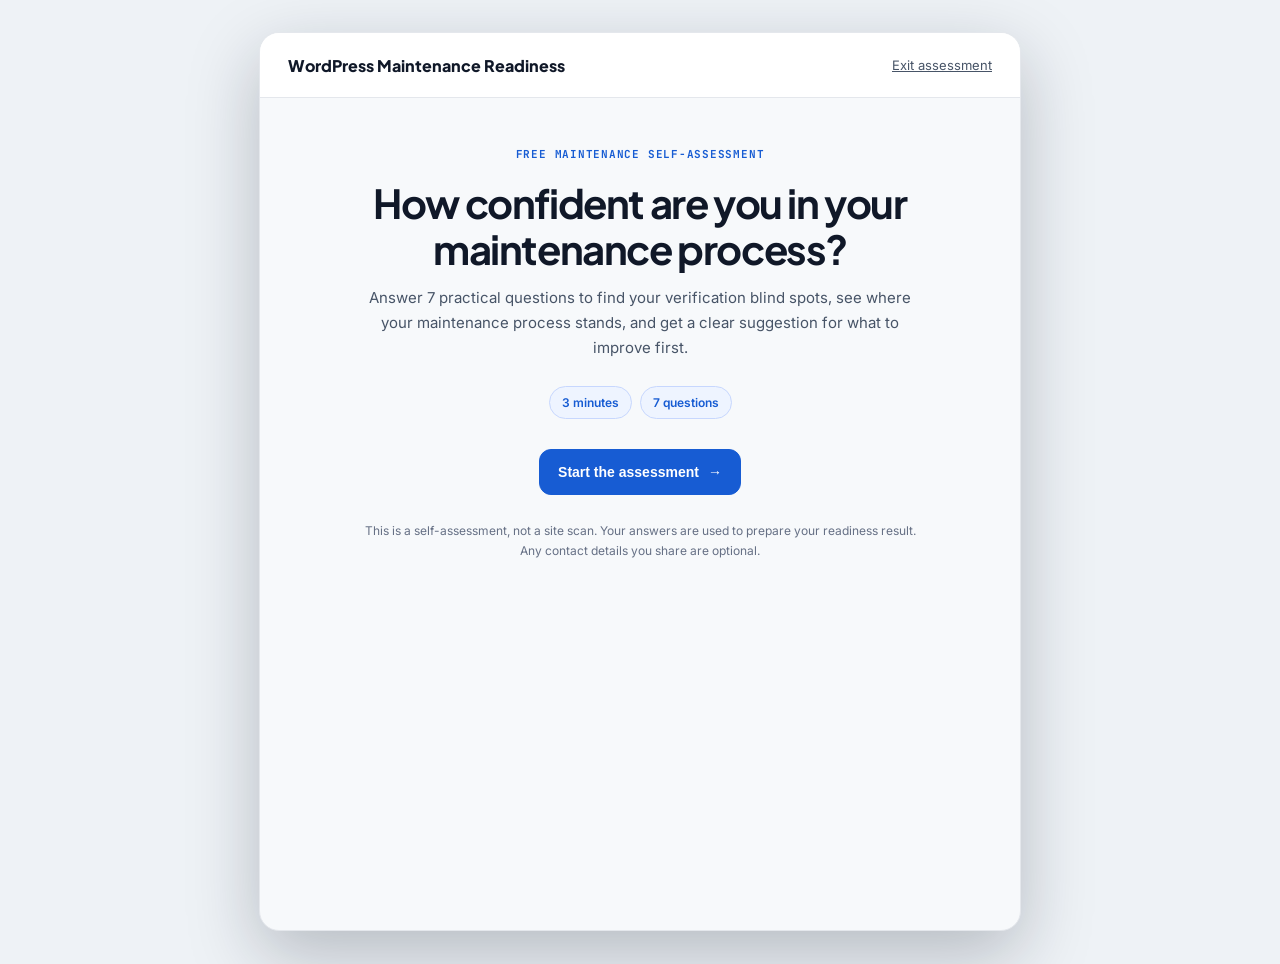
==== assessment.html @ a009de45 "Add white-label readiness assessment flow" ====
<!DOCTYPE html>
<html lang="en">
<head>
  <meta charset="utf-8">
  <meta name="viewport" content="width=device-width, initial-scale=1">
  <meta name="description" content="A free WordPress maintenance readiness assessment with practical suggestions for safer updates and clearer verification habits.">
  <meta name="theme-color" content="#175cd3">
  <link rel="stylesheet" href="assessment.css">
  <link href="https://fonts.googleapis.com/css2?family=Inter:wght@400;500;600;700&family=JetBrains+Mono:wght@400;500;600&family=Plus+Jakarta+Sans:wght@500;600;700;800&display=swap" rel="stylesheet">
  <title>WordPress Maintenance Readiness Assessment</title>
</head>
<body class="assessment-page-body">
  <main class="assessment-page" data-maintenance-assessment aria-hidden="false">
    <div class="assessment-dialog" role="main" aria-labelledby="assessment-title">
      <header class="assessment-header">
        <div class="assessment-topbar">
          <a class="assessment-brand" href="assessment.html"><span>WordPress Maintenance Readiness</span></a>
          <a class="assessment-close" data-assessment-exit href="index.html">Exit assessment</a>
        </div>
        <div class="assessment-progress" data-assessment-progress-wrap hidden>
          <div class="assessment-progress-meta">
            <span data-assessment-question-number>Question 1 of 7</span>
            <span data-assessment-percent>0% complete</span>
          </div>
          <div class="assessment-progress-track" aria-hidden="true" data-assessment-progress></div>
        </div>
      </header>

      <div class="assessment-content">
        <section class="assessment-view assessment-intro" data-assessment-view="intro">
          <span class="assessment-kicker">Free maintenance self-assessment</span>
          <h1 id="assessment-title">How confident are you in your maintenance process?</h1>
          <p>Answer 7 practical questions to find your verification blind spots, see where your maintenance process stands, and get a clear suggestion for what to improve first.</p>
          <div class="assessment-intro-points">
            <span>3 minutes</span><span>7 questions</span>
          </div>
          <button class="assessment-primary-button" type="button" data-assessment-start>Start the assessment <span aria-hidden="true">&rarr;</span></button>
          <p class="assessment-privacy-note">This is a self-assessment, not a site scan. Your answers are used to prepare your readiness result. Any contact details you share are optional.</p>
        </section>

        <section class="assessment-view assessment-question" data-assessment-view="question" hidden>
          <div class="assessment-question-heading">
            <span class="assessment-kicker" data-assessment-category></span>
          </div>
          <h2 id="assessment-question-title" data-assessment-question-title tabindex="-1"></h2>
          <p class="assessment-help" data-assessment-question-help></p>
          <div class="assessment-options" data-assessment-options role="radiogroup" aria-labelledby="assessment-question-title"></div>
          <div class="assessment-actions">
            <button class="assessment-secondary-button" type="button" data-assessment-back>Back</button>
            <button class="assessment-primary-button" type="button" data-assessment-next disabled>Continue <span aria-hidden="true">&rarr;</span></button>
          </div>
        </section>

        <section class="assessment-view assessment-encouragement" data-assessment-view="encouragement" hidden>
          <span class="assessment-momentum-mark" aria-hidden="true"><span>↗</span></span>
          <span class="assessment-kicker">Great progress</span>
          <h2>Only 3 questions to go</h2>
          <p>You’ve finished the first half. Keep going to get the clearest picture of your maintenance readiness.</p>
          <button class="assessment-primary-button" type="button" data-assessment-encouragement-continue>Continue the assessment <span aria-hidden="true">&rarr;</span></button>
        </section>

        <section class="assessment-view assessment-access" data-assessment-view="access" hidden>
          <span class="assessment-kicker">One last choice</span>
          <h2 data-assessment-access-title tabindex="-1">Where should we send your detailed report?</h2>
          <p>The email field is optional. Leave it blank to see only your score on this screen.</p>
          <div class="assessment-email-field" data-assessment-access-email-wrap>
            <label>Email address for your detailed report
              <input data-assessment-access-email type="email" autocomplete="email" placeholder="you@example.com">
            </label>
            <label class="assessment-consent"><input data-assessment-access-marketing type="checkbox" name="marketing_opt_in" value="yes" checked> Send me occasional newsletters and marketing updates.</label>
          </div>
          <div class="assessment-actions">
            <button class="assessment-secondary-button" type="button" data-assessment-access-back>Back</button>
            <button class="assessment-primary-button" type="button" data-assessment-access-next>Continue to feedback <span aria-hidden="true">&rarr;</span></button>
          </div>
        </section>

        <section class="assessment-view assessment-feedback" data-assessment-view="feedback" hidden>
          <span class="assessment-kicker">Before we show your result</span>
          <h2 data-assessment-feedback-title tabindex="-1">Help us make this assessment more useful</h2>
          <p>Your feedback helps improve the questions and the practical guidance for WordPress professionals.</p>
          <form data-assessment-feedback-form>
            <div class="assessment-form-grid">
              <label class="assessment-form-wide">What should we improve or add? <span class="assessment-field-note">(optional)</span>
                <textarea name="feedback" rows="5" placeholder="Tell us what would make this assessment more useful."></textarea>
              </label>
            </div>
            <div class="assessment-actions">
              <button class="assessment-secondary-button" type="button" data-assessment-feedback-back>Back</button>
              <button class="assessment-primary-button" type="submit">Show my result <span aria-hidden="true">&rarr;</span></button>
            </div>
            <p class="assessment-form-status" data-assessment-feedback-status aria-live="polite"></p>
          </form>
        </section>

        <section class="assessment-view assessment-thankyou" data-assessment-view="thankyou" hidden>
          <div class="assessment-confetti" data-assessment-confetti aria-hidden="true"></div>
          <span class="assessment-celebration-mark" aria-hidden="true">✓</span>
          <span class="assessment-kicker">Assessment complete</span>
          <h2 data-assessment-thankyou-title tabindex="-1">Thank you for taking the time</h2>
          <p data-assessment-thankyou-copy>Your detailed readiness report is on its way to your inbox.</p>
          <span class="assessment-readiness-badge is-good" data-assessment-readiness-badge>Good</span>
          <div class="assessment-screen-result" data-assessment-screen-result hidden>
            <span class="assessment-score-label">Your score</span>
            <strong data-assessment-score>0/14</strong>
          </div>
          <div class="assessment-report-request" data-assessment-screen-email-wrap hidden>
            <h3>Want the detailed report too?</h3>
            <p>Enter your email and we’ll send the full explanation, blind spots, and next steps.</p>
            <form data-assessment-screen-email-form>
              <label>Email address
                <input data-assessment-screen-email type="email" autocomplete="email" required placeholder="you@example.com">
              </label>
              <label class="assessment-consent"><input data-assessment-screen-marketing type="checkbox" name="marketing_opt_in" value="yes" checked> Send me occasional newsletters and marketing updates.</label>
              <button class="assessment-primary-button" type="submit">Email me the detailed report <span aria-hidden="true">&rarr;</span></button>
              <p class="assessment-form-status" data-assessment-screen-email-status aria-live="polite"></p>
            </form>
          </div>
          <a class="assessment-secondary-button" data-assessment-restart href="assessment.html">Take the assessment again</a>
        </section>
      </div>
    </div>
  </main>
  <script src="script.js"></script>
</body>
</html>
---- assessment.css ----
:root {
  --assessment-bg: #f7f9fb;
  --assessment-text: #101828;
  --assessment-muted: #475467;
  --assessment-blue: #175cd3;
  --assessment-blue-dark: #1249aa;
  --assessment-green: #16a34a;
  --assessment-border: #e4e7ec;
}

body.assessment-open { overflow: hidden; }
body.assessment-page-body { background: #eef2f6; color: var(--assessment-text); font-family: Inter, sans-serif; margin: 0; }
.assessment-page { min-height: 100vh; padding: 32px 16px; }
.assessment-page .assessment-dialog { margin: 0 auto; max-height: none; overflow: hidden; }
.assessment-page .assessment-header { position: relative; }
.assessment-page .assessment-content { min-height: calc(100vh - 160px); }

.assessment-modal { display: none; inset: 0; position: fixed; z-index: 130; }
.assessment-modal.is-open { align-items: center; display: flex; justify-content: center; padding: 24px; }
.assessment-modal[aria-hidden="true"] { visibility: hidden; }
.assessment-backdrop { background: rgba(16, 24, 40, .66); inset: 0; position: absolute; }
.assessment-dialog { background: var(--assessment-bg); border: 1px solid var(--assessment-border); border-radius: 20px; box-shadow: 0 24px 70px rgba(16, 24, 40, .25); color: var(--assessment-text); max-height: min(820px, calc(100vh - 48px)); max-width: 760px; overflow: auto; position: relative; width: 100%; }
.assessment-header { background: #fff; border-bottom: 1px solid var(--assessment-border); position: sticky; top: 0; z-index: 2; }
.assessment-topbar { align-items: center; display: flex; justify-content: space-between; min-height: 64px; padding: 0 28px; }
.assessment-brand { align-items: center; color: var(--assessment-text); display: inline-flex; font-family: 'Plus Jakarta Sans', Inter, sans-serif; font-size: 16px; font-weight: 800; gap: 9px; text-decoration: none; }
.assessment-brand-mark { border-radius: 7px; display: block; height: 30px; object-fit: cover; width: 30px; }
.assessment-close { background: transparent; border: 0; color: var(--assessment-muted); cursor: pointer; font-size: 13px; padding: 8px 0; }
.assessment-close:hover { color: var(--assessment-text); }
.assessment-progress { border-top: 1px solid var(--assessment-border); padding: 13px 28px 15px; }
.assessment-progress-meta { color: var(--assessment-muted); display: flex; font-family: 'JetBrains Mono', monospace; font-size: 11px; justify-content: space-between; letter-spacing: .02em; text-transform: uppercase; }
.assessment-progress-track { display: grid; gap: 5px; grid-template-columns: repeat(7, 1fr); margin-top: 10px; }
.assessment-progress-track span { background: #d0d5dd; border-radius: 99px; height: 5px; }
.assessment-progress-track span.is-complete { background: var(--assessment-blue); }
.assessment-progress-track span.is-current { background: #c7d7fe; }
.assessment-content { padding: 44px 52px 48px; }
.assessment-view { margin: 0 auto; max-width: 650px; }
.assessment-intro { text-align: center; }
.assessment-kicker { color: var(--assessment-blue); display: inline-block; font-family: 'JetBrains Mono', monospace; font-size: 11px; font-weight: 700; letter-spacing: .07em; text-transform: uppercase; }
.assessment-intro h1, .assessment-intro h2, .assessment-question h2, .assessment-result h2, .assessment-encouragement h2, .assessment-access h2, .assessment-feedback h2, .assessment-thankyou h2 { font-family: 'Plus Jakarta Sans', Inter, sans-serif; font-size: clamp(28px, 4vw, 40px); letter-spacing: -.035em; line-height: 1.15; margin: 18px 0 14px; }
.assessment-intro p, .assessment-question .assessment-help, .assessment-result > p, .assessment-encouragement > p, .assessment-access > p, .assessment-feedback > p, .assessment-thankyou > p { color: var(--assessment-muted); font-size: 15px; line-height: 1.65; margin: 0 auto; max-width: 570px; }
.assessment-intro-points { display: flex; flex-wrap: wrap; gap: 8px; justify-content: center; margin: 26px 0 30px; }
.assessment-intro-points span, .assessment-scored { background: #eef4ff; border: 1px solid #c7d7fe; border-radius: 99px; color: var(--assessment-blue); font-size: 12px; font-weight: 600; padding: 8px 12px; }
.assessment-primary-button, .assessment-secondary-button { align-items: center; border-radius: 12px; cursor: pointer; display: inline-flex; font-size: 14px; font-weight: 700; gap: 9px; justify-content: center; min-height: 46px; padding: 12px 18px; text-decoration: none; transition: background-color .15s ease, border-color .15s ease, transform .15s ease; }
.assessment-primary-button { background: var(--assessment-blue); border: 1px solid var(--assessment-blue); color: #fff; }
.assessment-primary-button:hover { background: var(--assessment-blue-dark); border-color: var(--assessment-blue-dark); color: #fff; transform: translateY(-1px); }
.assessment-primary-button:disabled { cursor: not-allowed; opacity: .5; transform: none; }
.assessment-secondary-button { background: #fff; border: 1px solid var(--assessment-border); color: var(--assessment-text); }
.assessment-secondary-button:hover { background: #f2f4f7; border-color: #b9c1cc; }
.assessment-privacy-note { color: #667085 !important; font-size: 12px !important; margin-top: 26px !important; }
.assessment-question-heading { align-items: center; display: flex; gap: 10px; justify-content: space-between; }
.assessment-scored { background: #ecfdf3; border-color: #abefc6; color: #067647; }
.assessment-question h2 { font-size: clamp(26px, 3.5vw, 36px); margin-top: 24px; }
.assessment-question .assessment-help { margin: 0; }
.assessment-options { display: grid; gap: 12px; margin-top: 28px; }
.assessment-option { align-items: flex-start; background: #fff; border: 1px solid var(--assessment-border); border-radius: 12px; color: var(--assessment-text); cursor: pointer; display: flex; gap: 13px; padding: 17px 18px; text-align: left; width: 100%; }
.assessment-option:hover { border-color: #98a2b3; }
.assessment-option.is-selected { background: #eef4ff; border-color: var(--assessment-blue); box-shadow: 0 0 0 2px rgba(23, 92, 211, .1); }
.assessment-option:focus-within { border-color: var(--assessment-blue); outline: 3px solid rgba(23, 92, 211, .35); outline-offset: 2px; }
.assessment-option input { accent-color: var(--assessment-blue); flex: 0 0 auto; height: 17px; margin: 2px 0 0; width: 17px; }
.assessment-option strong { display: block; font-size: 15px; margin-bottom: 3px; }
.assessment-option small { color: var(--assessment-muted); display: block; font-size: 13px; line-height: 1.5; }
.assessment-actions { align-items: center; display: flex; gap: 12px; justify-content: space-between; margin-top: 30px; }
.assessment-encouragement, .assessment-access, .assessment-feedback, .assessment-thankyou { position: relative; text-align: center; }
.assessment-encouragement { background: linear-gradient(145deg, #eff6ff, #f5f3ff); border: 1px solid #c7d7fe; border-radius: 18px; padding: 38px 28px; }
.assessment-encouragement .assessment-primary-button, .assessment-access .assessment-actions, .assessment-feedback .assessment-actions { justify-content: center; }
.assessment-celebration-mark { align-items: center; background: #ecfdf3; border: 1px solid #abefc6; border-radius: 999px; color: #067647; display: flex; font-size: 25px; font-weight: 800; height: 58px; justify-content: center; margin: 0 auto 17px; width: 58px; }
.assessment-momentum-mark { align-items: center; background: #175cd3; border: 8px solid #dbeafe; border-radius: 999px; box-shadow: 0 0 0 1px #93c5fd, 0 12px 24px rgba(23, 92, 211, .18); color: #fff; display: flex; font-size: 30px; font-weight: 800; height: 60px; justify-content: center; margin: 0 auto 18px; transform: rotate(-8deg); width: 60px; }
.assessment-momentum-mark span { display: block; transform: rotate(8deg); }
.assessment-access-options { display: grid; gap: 12px; margin: 28px auto 0; max-width: 570px; text-align: left; }
.assessment-access-option { align-items: flex-start; background: #fff; border: 1px solid var(--assessment-border); border-radius: 12px; cursor: pointer; display: flex; gap: 13px; padding: 17px 18px; }
.assessment-access-option:hover { border-color: #98a2b3; }
.assessment-access-option.is-selected { background: #eef4ff; border-color: var(--assessment-blue); box-shadow: 0 0 0 2px rgba(23, 92, 211, .1); }
.assessment-access-option input { accent-color: var(--assessment-blue); flex: 0 0 auto; height: 17px; margin: 2px 0 0; width: 17px; }
.assessment-access-option strong { display: block; font-size: 15px; margin-bottom: 3px; }
.assessment-access-option small { color: var(--assessment-muted); display: block; font-size: 13px; line-height: 1.5; }
.assessment-email-field { background: #fff; border: 1px solid var(--assessment-border); border-radius: 14px; margin: 16px auto 0; max-width: 570px; padding: 16px 18px; text-align: left; }
.assessment-email-field label, .assessment-report-request label { color: var(--assessment-text); display: grid; font-size: 12px; font-weight: 700; gap: 6px; }
.assessment-email-field input, .assessment-report-request input { background: #fff; border: 1px solid #d0d5dd; border-radius: 9px; box-sizing: border-box; color: var(--assessment-text); font: inherit; font-size: 13px; min-height: 42px; padding: 10px 11px; width: 100%; }
.assessment-email-field input:focus, .assessment-report-request input:focus { border-color: var(--assessment-blue); box-shadow: 0 0 0 3px rgba(23, 92, 211, .12); outline: none; }
.assessment-email-field p, .assessment-report-request > p { color: var(--assessment-muted); font-size: 12px; line-height: 1.5; margin: 8px 0 0; }
.assessment-field-note { color: #667085 !important; font-size: 12px !important; margin-top: 5px !important; }
.assessment-email-field label.assessment-consent, .assessment-report-request label.assessment-consent { align-items: center; color: #667085; display: flex; font-size: 11px; font-weight: 500; gap: 6px; grid-template-columns: none; line-height: 1.35; margin-top: 10px; opacity: 1; }
.assessment-email-field label.assessment-consent input, .assessment-report-request label.assessment-consent input { flex: 0 0 14px; height: 14px; margin: 0; min-height: 14px; opacity: 1; padding: 0; width: 14px; }
.assessment-feedback form { margin: 24px auto 0; max-width: 570px; text-align: left; }
.assessment-feedback .assessment-form-status { text-align: center; }
.assessment-thankyou > p { max-width: 480px; }
.assessment-readiness-badge { border: 1px solid; border-radius: 999px; display: inline-flex; font-size: 12px; font-weight: 800; letter-spacing: .02em; margin-top: 18px; padding: 8px 13px; }
.assessment-readiness-badge.is-excellent { background: #ecfdf3; border-color: #abefc6; color: #067647; }
.assessment-readiness-badge.is-good { background: #eef4ff; border-color: #c7d7fe; color: #175cd3; }
.assessment-readiness-badge.is-moderate { background: #fffaeb; border-color: #fedf89; color: #b54708; }
.assessment-readiness-badge.is-low { background: #fef3f2; border-color: #fecdca; color: #b42318; }
.assessment-screen-result { align-items: center; background: #fff; border: 1px solid var(--assessment-border); border-radius: 16px; display: grid; gap: 7px; margin: 28px auto 0; max-width: 290px; padding: 20px; }
.assessment-screen-result .assessment-score-label { color: var(--assessment-muted); font-size: 13px; }
.assessment-screen-result strong { color: var(--assessment-blue); font-family: 'JetBrains Mono', monospace; font-size: 38px; }
.assessment-screen-result.is-excellent strong { color: #067647; }
.assessment-screen-result.is-good strong { color: #175cd3; }
.assessment-screen-result.is-moderate strong { color: #b54708; }
.assessment-screen-result.is-low strong { color: #b42318; }
.assessment-report-request { background: #fff; border: 1px solid var(--assessment-border); border-radius: 16px; margin: 18px auto 0; max-width: 480px; padding: 20px; text-align: left; }
.assessment-report-request h3 { font-family: 'Plus Jakarta Sans', Inter, sans-serif; font-size: 18px; margin: 0 0 7px; }
.assessment-report-request form { display: grid; gap: 12px; margin-top: 16px; }
.assessment-report-request .assessment-form-status { margin: 0; }
.assessment-thankyou > .assessment-secondary-button { margin-top: 22px; }
.assessment-confetti { inset: -30px 0 auto; pointer-events: none; position: absolute; height: 190px; overflow: hidden; }
.assessment-confetti-piece { animation: assessment-confetti-fall 1500ms cubic-bezier(.2,.8,.3,1) var(--confetti-delay) both; background: hsl(calc(var(--confetti-index, 0) * 52) 82% 52%); height: 10px; left: var(--confetti-x); position: absolute; top: -12px; transform: rotate(var(--confetti-rotation)); width: 6px; }
.assessment-confetti-piece:nth-child(3n) { background: #175cd3; }
.assessment-confetti-piece:nth-child(3n + 1) { background: #f79009; }
.assessment-confetti-piece:nth-child(3n + 2) { background: #16a34a; }
@keyframes assessment-confetti-fall { 0% { opacity: 0; transform: translateY(-20px) rotate(0deg); } 12% { opacity: 1; } 100% { opacity: 0; transform: translateY(185px) rotate(540deg); } }
.assessment-result .assessment-kicker { margin-bottom: 8px; }
.assessment-score-card { align-items: center; background: #fff; border: 1px solid var(--assessment-border); border-radius: 16px; display: grid; grid-template-columns: 1fr auto; margin-top: 16px; padding: 20px 22px; }
.assessment-score-label { color: var(--assessment-muted); font-size: 13px; grid-column: 1; }
.assessment-score-card strong { color: var(--assessment-blue); font-family: 'JetBrains Mono', monospace; font-size: 31px; grid-column: 2; grid-row: 1 / span 2; }
.assessment-score-status { color: var(--assessment-green); font-size: 13px; font-weight: 700; grid-column: 1; margin-top: 5px; }
.assessment-result h2 { margin-top: 28px; }
.assessment-result-grid { display: grid; gap: 16px; grid-template-columns: repeat(2, 1fr); margin-top: 26px; }
.assessment-result-grid > div { background: #fff; border: 1px solid var(--assessment-border); border-radius: 14px; padding: 18px; }
.assessment-result-grid h3 { font-family: 'Plus Jakarta Sans', Inter, sans-serif; font-size: 16px; margin: 0 0 11px; }
.assessment-result-grid ul { color: var(--assessment-muted); font-size: 13px; line-height: 1.55; margin: 0; padding-left: 18px; }
.assessment-result-grid li + li { margin-top: 8px; }
.assessment-focus-card { background: #eef4ff; border: 1px solid #c7d7fe; border-radius: 14px; display: grid; gap: 6px; margin-top: 22px; padding: 16px 18px; }
.assessment-focus-label { color: var(--assessment-blue); font-family: 'JetBrains Mono', monospace; font-size: 10px; font-weight: 700; letter-spacing: .07em; text-transform: uppercase; }
.assessment-focus-card strong { color: var(--assessment-text); font-size: 14px; line-height: 1.5; }
.assessment-followup { background: #fff; border: 1px solid var(--assessment-border); border-radius: 16px; margin-top: 22px; padding: 22px; }
.assessment-followup h3 { font-family: 'Plus Jakarta Sans', Inter, sans-serif; font-size: 20px; letter-spacing: -.02em; margin: 10px 0 8px; }
.assessment-followup > p { color: var(--assessment-muted); font-size: 13px; line-height: 1.6; margin: 0; }
.assessment-followup form { margin-top: 18px; }
.assessment-form-grid { display: grid; gap: 14px; grid-template-columns: repeat(2, minmax(0, 1fr)); }
.assessment-form-grid label { color: var(--assessment-text); display: grid; font-size: 12px; font-weight: 700; gap: 6px; }
.assessment-form-grid label span { color: var(--assessment-muted); font-weight: 400; }
.assessment-form-grid select, .assessment-form-grid input, .assessment-form-grid textarea { background: #fff; border: 1px solid #d0d5dd; border-radius: 9px; box-sizing: border-box; color: var(--assessment-text); font: inherit; font-size: 13px; min-height: 42px; padding: 10px 11px; width: 100%; }
.assessment-form-grid textarea { min-height: 78px; resize: vertical; }
.assessment-form-grid select:focus, .assessment-form-grid input:focus, .assessment-form-grid textarea:focus { border-color: var(--assessment-blue); box-shadow: 0 0 0 3px rgba(23, 92, 211, .12); outline: none; }
.assessment-form-wide { display: block !important; grid-column: 1 / -1; }
.assessment-form-wide .assessment-field-note { display: inline; margin-top: 0 !important; }
.assessment-form-wide textarea { display: block; margin-top: 6px; }
.assessment-consent { align-items: flex-start; color: var(--assessment-muted); display: flex; font-size: 12px; gap: 8px; line-height: 1.5; margin-top: 14px; }
.assessment-consent input { accent-color: var(--assessment-blue); flex: 0 0 auto; height: 16px; margin: 1px 0 0; width: 16px; }
.assessment-followup-actions { align-items: center; display: flex; flex-wrap: wrap; gap: 12px; margin-top: 16px; }
.assessment-form-status { color: var(--assessment-muted); font-size: 12px; line-height: 1.5; }
.assessment-result-actions { flex-wrap: wrap; justify-content: flex-start; }
.assessment-result-actions .assessment-primary-button { margin-left: auto; }
.assessment-modal button:focus-visible, .assessment-modal a:focus-visible { outline: 3px solid rgba(23, 92, 211, .35); outline-offset: 3px; }
.assessment-page button:focus-visible, .assessment-page a:focus-visible, .assessment-page input:focus-visible, .assessment-page select:focus-visible, .assessment-page textarea:focus-visible { outline: 3px solid rgba(23, 92, 211, .35); outline-offset: 3px; }

@media (max-width: 600px) {
  .assessment-page { padding: 0; }
  .assessment-page .assessment-dialog { border-radius: 0; min-height: 100vh; }
  .assessment-modal.is-open { padding: 0; }
  .assessment-dialog { border-radius: 0; max-height: 100dvh; min-height: 100dvh; }
  .assessment-topbar { padding: 0 20px; }
  .assessment-progress { padding-left: 20px; padding-right: 20px; }
  .assessment-content { padding: 34px 20px 38px; }
  .assessment-question-heading { align-items: flex-start; flex-direction: column; gap: 8px; }
  .assessment-result-grid { grid-template-columns: 1fr; }
  .assessment-form-grid { grid-template-columns: 1fr; }
  .assessment-form-wide { grid-column: auto; }
  .assessment-followup { padding: 18px; }
  .assessment-access-options { margin-top: 22px; }
  .assessment-report-request { padding: 18px; }
  .assessment-result-actions .assessment-primary-button { margin-left: 0; width: 100%; }
  .assessment-result-actions .assessment-secondary-button { flex: 1; }
}

@media (prefers-reduced-motion: reduce) {
  .assessment-confetti-piece { animation: none; opacity: 1; transform: rotate(var(--confetti-rotation)); }
}
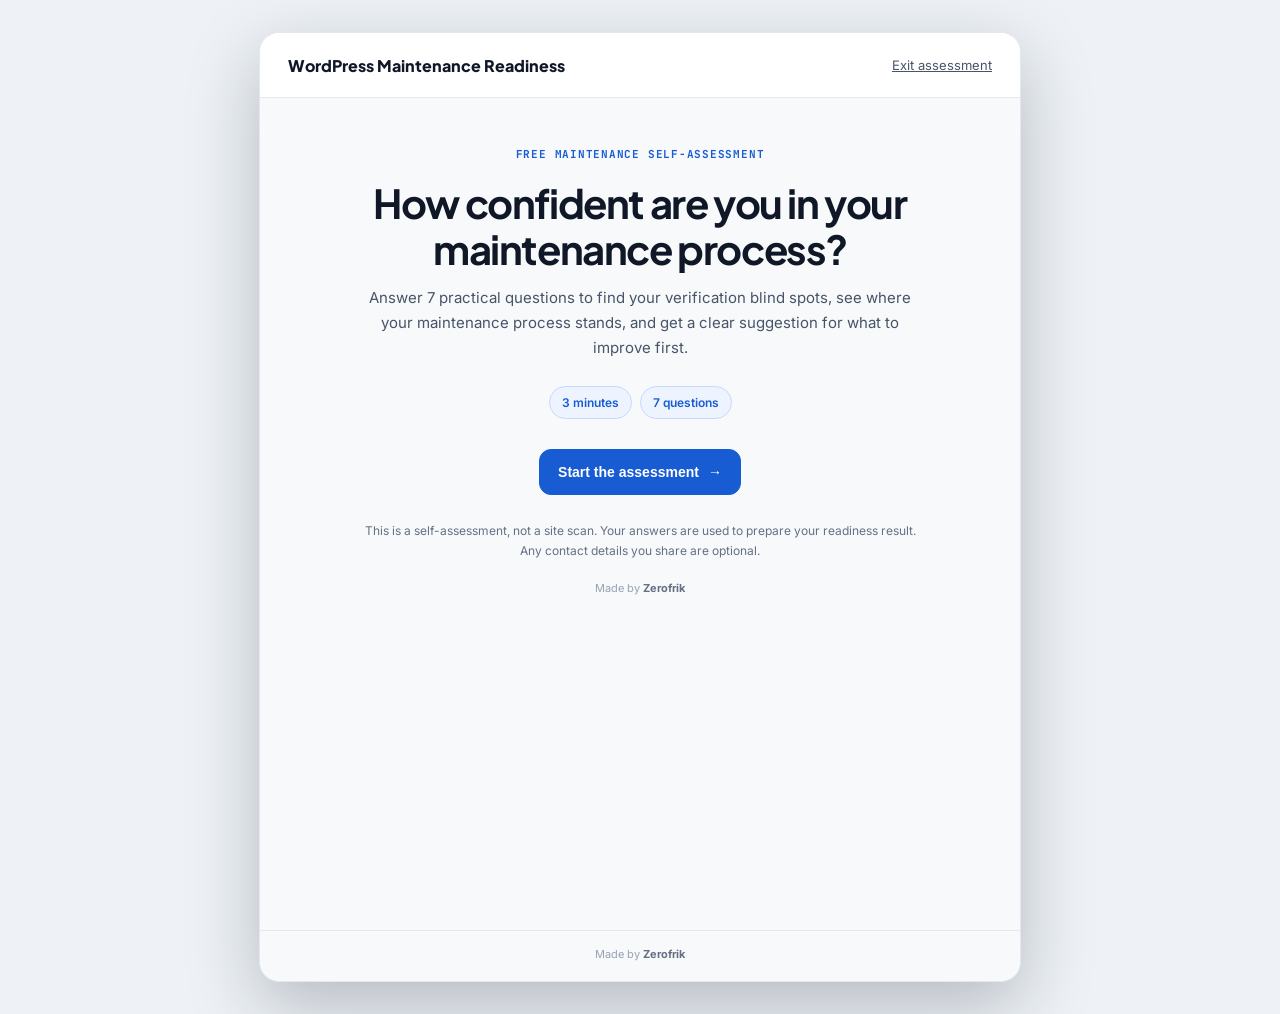
==== commit f36e0d88: "Polish assessment branding and preparation flow" ====
--- a/assessment.html
+++ b/assessment.html
@@ -36,6 +36,7 @@
           </div>
           <button class="assessment-primary-button" type="button" data-assessment-start>Start the assessment <span aria-hidden="true">&rarr;</span></button>
           <p class="assessment-privacy-note">This is a self-assessment, not a site scan. Your answers are used to prepare your readiness result. Any contact details you share are optional.</p>
+          <p class="assessment-maker-credit">Made by <a href="https://zerofrik.com" target="_blank" rel="noopener noreferrer">Zerofrik</a></p>
         </section>
 
         <section class="assessment-view assessment-question" data-assessment-view="question" hidden>
@@ -93,6 +94,17 @@
           </form>
         </section>
 
+        <section class="assessment-view assessment-processing" data-assessment-view="processing" hidden aria-live="polite">
+          <span class="assessment-processing-mark" aria-hidden="true"><span>✓</span></span>
+          <span class="assessment-kicker">Almost there</span>
+          <h2 data-assessment-processing-title tabindex="-1">Preparing your feedback</h2>
+          <p>We’re reviewing your answers and putting together the most useful next steps for your maintenance process.</p>
+          <div class="assessment-processing-track" role="progressbar" aria-label="Preparing your feedback" aria-valuemin="0" aria-valuemax="100" aria-valuenow="0">
+            <span data-assessment-processing-bar></span>
+          </div>
+          <p class="assessment-processing-status" data-assessment-processing-status>Reviewing your answers...</p>
+        </section>
+
         <section class="assessment-view assessment-thankyou" data-assessment-view="thankyou" hidden>
           <div class="assessment-confetti" data-assessment-confetti aria-hidden="true"></div>
           <span class="assessment-celebration-mark" aria-hidden="true">✓</span>
@@ -103,6 +115,16 @@
           <div class="assessment-screen-result" data-assessment-screen-result hidden>
             <span class="assessment-score-label">Your score</span>
             <strong data-assessment-score>0/14</strong>
+          </div>
+          <div class="assessment-insight-preview" data-assessment-insight-preview>
+            <span class="assessment-kicker">A preview of your guidance</span>
+            <h3>Your report highlights what to improve next</h3>
+            <div class="assessment-insight-preview-content" aria-hidden="true">
+              <p><strong>Focus first:</strong> <span data-assessment-preview-focus>your most important verification gap</span></p>
+              <p><strong>What your answer suggests:</strong> <span data-assessment-preview-meaning>there is an opportunity to make this check more consistent</span></p>
+              <p><strong>Recommended next step:</strong> <span data-assessment-preview-action>create a repeatable check for your critical pages</span></p>
+            </div>
+            <span class="assessment-preview-note">Your full answer-by-answer guidance is included in the detailed report.</span>
           </div>
           <div class="assessment-report-request" data-assessment-screen-email-wrap hidden>
             <h3>Want the detailed report too?</h3>
@@ -119,6 +141,7 @@
           <a class="assessment-secondary-button" data-assessment-restart href="assessment.html">Take the assessment again</a>
         </section>
       </div>
+      <footer class="assessment-footer">Made by <a href="https://zerofrik.com" target="_blank" rel="noopener noreferrer">Zerofrik</a></footer>
     </div>
   </main>
   <script src="script.js"></script>
--- a/assessment.css
+++ b/assessment.css
@@ -36,8 +36,8 @@
 .assessment-view { margin: 0 auto; max-width: 650px; }
 .assessment-intro { text-align: center; }
 .assessment-kicker { color: var(--assessment-blue); display: inline-block; font-family: 'JetBrains Mono', monospace; font-size: 11px; font-weight: 700; letter-spacing: .07em; text-transform: uppercase; }
-.assessment-intro h1, .assessment-intro h2, .assessment-question h2, .assessment-result h2, .assessment-encouragement h2, .assessment-access h2, .assessment-feedback h2, .assessment-thankyou h2 { font-family: 'Plus Jakarta Sans', Inter, sans-serif; font-size: clamp(28px, 4vw, 40px); letter-spacing: -.035em; line-height: 1.15; margin: 18px 0 14px; }
-.assessment-intro p, .assessment-question .assessment-help, .assessment-result > p, .assessment-encouragement > p, .assessment-access > p, .assessment-feedback > p, .assessment-thankyou > p { color: var(--assessment-muted); font-size: 15px; line-height: 1.65; margin: 0 auto; max-width: 570px; }
+.assessment-intro h1, .assessment-intro h2, .assessment-question h2, .assessment-result h2, .assessment-encouragement h2, .assessment-access h2, .assessment-feedback h2, .assessment-processing h2, .assessment-thankyou h2 { font-family: 'Plus Jakarta Sans', Inter, sans-serif; font-size: clamp(28px, 4vw, 40px); letter-spacing: -.035em; line-height: 1.15; margin: 18px 0 14px; }
+.assessment-intro p, .assessment-question .assessment-help, .assessment-result > p, .assessment-encouragement > p, .assessment-access > p, .assessment-feedback > p, .assessment-processing > p, .assessment-thankyou > p { color: var(--assessment-muted); font-size: 15px; line-height: 1.65; margin: 0 auto; max-width: 570px; }
 .assessment-intro-points { display: flex; flex-wrap: wrap; gap: 8px; justify-content: center; margin: 26px 0 30px; }
 .assessment-intro-points span, .assessment-scored { background: #eef4ff; border: 1px solid #c7d7fe; border-radius: 99px; color: var(--assessment-blue); font-size: 12px; font-weight: 600; padding: 8px 12px; }
 .assessment-primary-button, .assessment-secondary-button { align-items: center; border-radius: 12px; cursor: pointer; display: inline-flex; font-size: 14px; font-weight: 700; gap: 9px; justify-content: center; min-height: 46px; padding: 12px 18px; text-decoration: none; transition: background-color .15s ease, border-color .15s ease, transform .15s ease; }
@@ -63,6 +63,7 @@
 .assessment-encouragement, .assessment-access, .assessment-feedback, .assessment-thankyou { position: relative; text-align: center; }
 .assessment-encouragement { background: linear-gradient(145deg, #eff6ff, #f5f3ff); border: 1px solid #c7d7fe; border-radius: 18px; padding: 38px 28px; }
 .assessment-encouragement .assessment-primary-button, .assessment-access .assessment-actions, .assessment-feedback .assessment-actions { justify-content: center; }
+.assessment-encouragement .assessment-primary-button { margin-top: 22px; }
 .assessment-celebration-mark { align-items: center; background: #ecfdf3; border: 1px solid #abefc6; border-radius: 999px; color: #067647; display: flex; font-size: 25px; font-weight: 800; height: 58px; justify-content: center; margin: 0 auto 17px; width: 58px; }
 .assessment-momentum-mark { align-items: center; background: #175cd3; border: 8px solid #dbeafe; border-radius: 999px; box-shadow: 0 0 0 1px #93c5fd, 0 12px 24px rgba(23, 92, 211, .18); color: #fff; display: flex; font-size: 30px; font-weight: 800; height: 60px; justify-content: center; margin: 0 auto 18px; transform: rotate(-8deg); width: 60px; }
 .assessment-momentum-mark span { display: block; transform: rotate(8deg); }
@@ -84,6 +85,13 @@
 .assessment-feedback form { margin: 24px auto 0; max-width: 570px; text-align: left; }
 .assessment-feedback .assessment-form-status { text-align: center; }
 .assessment-thankyou > p { max-width: 480px; }
+.assessment-processing { padding: 32px 16px; text-align: center; }
+.assessment-processing-mark { align-items: center; background: #eff6ff; border: 1px solid #c7d7fe; border-radius: 999px; color: var(--assessment-blue); display: flex; font-size: 22px; font-weight: 800; height: 56px; justify-content: center; margin: 0 auto 17px; width: 56px; }
+.assessment-processing-mark span { animation: assessment-processing-pulse 900ms ease-in-out infinite alternate; }
+.assessment-processing-track { background: #e4e7ec; border-radius: 99px; height: 9px; margin: 28px auto 0; max-width: 430px; overflow: hidden; }
+.assessment-processing-track > span { background: linear-gradient(90deg, #175cd3, #7f56d9); border-radius: inherit; display: block; height: 100%; transition: width 360ms ease; width: 0; }
+.assessment-processing-status { color: var(--assessment-blue) !important; font-size: 12px !important; margin-top: 12px !important; }
+@keyframes assessment-processing-pulse { from { transform: scale(.88); } to { transform: scale(1.08); } }
 .assessment-readiness-badge { border: 1px solid; border-radius: 999px; display: inline-flex; font-size: 12px; font-weight: 800; letter-spacing: .02em; margin-top: 18px; padding: 8px 13px; }
 .assessment-readiness-badge.is-excellent { background: #ecfdf3; border-color: #abefc6; color: #067647; }
 .assessment-readiness-badge.is-good { background: #eef4ff; border-color: #c7d7fe; color: #175cd3; }
@@ -96,11 +104,25 @@
 .assessment-screen-result.is-good strong { color: #175cd3; }
 .assessment-screen-result.is-moderate strong { color: #b54708; }
 .assessment-screen-result.is-low strong { color: #b42318; }
+.assessment-insight-preview { background: #fff; border: 1px solid var(--assessment-border); border-radius: 16px; margin: 22px auto 0; max-width: 480px; overflow: hidden; padding: 20px; text-align: left; }
+.assessment-insight-preview > .assessment-kicker { display: block; }
+.assessment-insight-preview h3 { font-family: 'Plus Jakarta Sans', Inter, sans-serif; font-size: 17px; letter-spacing: -.02em; margin: 8px 0 14px; }
+.assessment-insight-preview-content { background: #f8fafc; border: 1px solid #eaecf0; border-radius: 11px; filter: blur(4px); padding: 13px 15px; user-select: none; }
+.assessment-insight-preview-content p { color: var(--assessment-muted); font-size: 12px; line-height: 1.55; margin: 0; }
+.assessment-insight-preview-content p + p { margin-top: 9px; }
+.assessment-insight-preview-content strong { color: var(--assessment-text); }
+.assessment-preview-note { color: var(--assessment-muted); display: block; font-size: 11px; line-height: 1.5; margin-top: 12px; }
 .assessment-report-request { background: #fff; border: 1px solid var(--assessment-border); border-radius: 16px; margin: 18px auto 0; max-width: 480px; padding: 20px; text-align: left; }
 .assessment-report-request h3 { font-family: 'Plus Jakarta Sans', Inter, sans-serif; font-size: 18px; margin: 0 0 7px; }
 .assessment-report-request form { display: grid; gap: 12px; margin-top: 16px; }
 .assessment-report-request .assessment-form-status { margin: 0; }
 .assessment-thankyou > .assessment-secondary-button { margin-top: 22px; }
+.assessment-footer { border-top: 1px solid var(--assessment-border); color: #98a2b3; font-size: 11px; padding: 16px 28px 20px; text-align: center; }
+.assessment-footer a { color: #667085; font-weight: 700; text-decoration: none; }
+.assessment-footer a:hover { color: var(--assessment-blue); text-decoration: underline; }
+.assessment-maker-credit { color: #98a2b3 !important; font-size: 11px !important; margin: 18px auto 0 !important; }
+.assessment-maker-credit a { color: #667085; font-weight: 700; text-decoration: none; }
+.assessment-maker-credit a:hover { color: var(--assessment-blue); text-decoration: underline; }
 .assessment-confetti { inset: -30px 0 auto; pointer-events: none; position: absolute; height: 190px; overflow: hidden; }
 .assessment-confetti-piece { animation: assessment-confetti-fall 1500ms cubic-bezier(.2,.8,.3,1) var(--confetti-delay) both; background: hsl(calc(var(--confetti-index, 0) * 52) 82% 52%); height: 10px; left: var(--confetti-x); position: absolute; top: -12px; transform: rotate(var(--confetti-rotation)); width: 6px; }
 .assessment-confetti-piece:nth-child(3n) { background: #175cd3; }
@@ -164,5 +186,7 @@
 
 @media (prefers-reduced-motion: reduce) {
   .assessment-confetti-piece { animation: none; opacity: 1; transform: rotate(var(--confetti-rotation)); }
+  .assessment-processing-mark span { animation: none; }
+  .assessment-processing-track > span { transition: none; }
 }
 
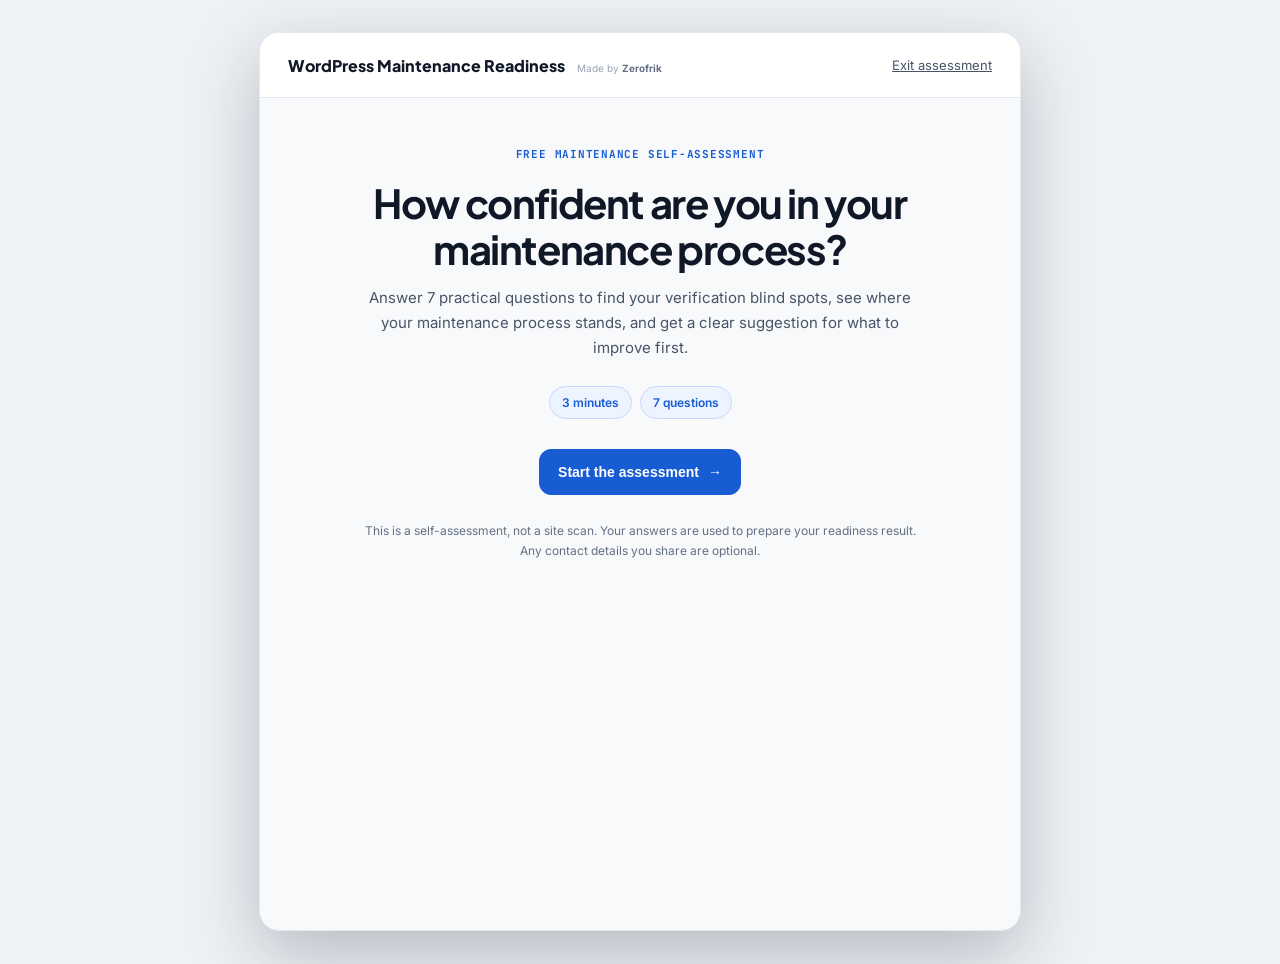
==== commit d8186d85: "Move Zerofrik credit into assessment header" ====
--- a/assessment.html
+++ b/assessment.html
@@ -14,7 +14,10 @@
     <div class="assessment-dialog" role="main" aria-labelledby="assessment-title">
       <header class="assessment-header">
         <div class="assessment-topbar">
-          <a class="assessment-brand" href="assessment.html"><span>WordPress Maintenance Readiness</span></a>
+          <div class="assessment-brand-group">
+            <a class="assessment-brand" href="assessment.html"><span>WordPress Maintenance Readiness</span></a>
+            <span class="assessment-header-credit">Made by <a href="https://zerofrik.com" target="_blank" rel="noopener noreferrer">Zerofrik</a></span>
+          </div>
           <a class="assessment-close" data-assessment-exit href="index.html">Exit assessment</a>
         </div>
         <div class="assessment-progress" data-assessment-progress-wrap hidden>
@@ -36,7 +39,6 @@
           </div>
           <button class="assessment-primary-button" type="button" data-assessment-start>Start the assessment <span aria-hidden="true">&rarr;</span></button>
           <p class="assessment-privacy-note">This is a self-assessment, not a site scan. Your answers are used to prepare your readiness result. Any contact details you share are optional.</p>
-          <p class="assessment-maker-credit">Made by <a href="https://zerofrik.com" target="_blank" rel="noopener noreferrer">Zerofrik</a></p>
         </section>
 
         <section class="assessment-view assessment-question" data-assessment-view="question" hidden>
@@ -141,7 +143,6 @@
           <a class="assessment-secondary-button" data-assessment-restart href="assessment.html">Take the assessment again</a>
         </section>
       </div>
-      <footer class="assessment-footer">Made by <a href="https://zerofrik.com" target="_blank" rel="noopener noreferrer">Zerofrik</a></footer>
     </div>
   </main>
   <script src="script.js"></script>
--- a/assessment.css
+++ b/assessment.css
@@ -22,7 +22,11 @@
 .assessment-dialog { background: var(--assessment-bg); border: 1px solid var(--assessment-border); border-radius: 20px; box-shadow: 0 24px 70px rgba(16, 24, 40, .25); color: var(--assessment-text); max-height: min(820px, calc(100vh - 48px)); max-width: 760px; overflow: auto; position: relative; width: 100%; }
 .assessment-header { background: #fff; border-bottom: 1px solid var(--assessment-border); position: sticky; top: 0; z-index: 2; }
 .assessment-topbar { align-items: center; display: flex; justify-content: space-between; min-height: 64px; padding: 0 28px; }
+.assessment-brand-group { align-items: baseline; display: flex; flex-wrap: wrap; gap: 12px; }
 .assessment-brand { align-items: center; color: var(--assessment-text); display: inline-flex; font-family: 'Plus Jakarta Sans', Inter, sans-serif; font-size: 16px; font-weight: 800; gap: 9px; text-decoration: none; }
+.assessment-header-credit { color: #98a2b3; font-size: 10px; white-space: nowrap; }
+.assessment-header-credit a { color: #667085; font-weight: 700; text-decoration: none; }
+.assessment-header-credit a:hover { color: var(--assessment-blue); text-decoration: underline; }
 .assessment-brand-mark { border-radius: 7px; display: block; height: 30px; object-fit: cover; width: 30px; }
 .assessment-close { background: transparent; border: 0; color: var(--assessment-muted); cursor: pointer; font-size: 13px; padding: 8px 0; }
 .assessment-close:hover { color: var(--assessment-text); }
@@ -117,12 +121,6 @@
 .assessment-report-request form { display: grid; gap: 12px; margin-top: 16px; }
 .assessment-report-request .assessment-form-status { margin: 0; }
 .assessment-thankyou > .assessment-secondary-button { margin-top: 22px; }
-.assessment-footer { border-top: 1px solid var(--assessment-border); color: #98a2b3; font-size: 11px; padding: 16px 28px 20px; text-align: center; }
-.assessment-footer a { color: #667085; font-weight: 700; text-decoration: none; }
-.assessment-footer a:hover { color: var(--assessment-blue); text-decoration: underline; }
-.assessment-maker-credit { color: #98a2b3 !important; font-size: 11px !important; margin: 18px auto 0 !important; }
-.assessment-maker-credit a { color: #667085; font-weight: 700; text-decoration: none; }
-.assessment-maker-credit a:hover { color: var(--assessment-blue); text-decoration: underline; }
 .assessment-confetti { inset: -30px 0 auto; pointer-events: none; position: absolute; height: 190px; overflow: hidden; }
 .assessment-confetti-piece { animation: assessment-confetti-fall 1500ms cubic-bezier(.2,.8,.3,1) var(--confetti-delay) both; background: hsl(calc(var(--confetti-index, 0) * 52) 82% 52%); height: 10px; left: var(--confetti-x); position: absolute; top: -12px; transform: rotate(var(--confetti-rotation)); width: 6px; }
 .assessment-confetti-piece:nth-child(3n) { background: #175cd3; }
